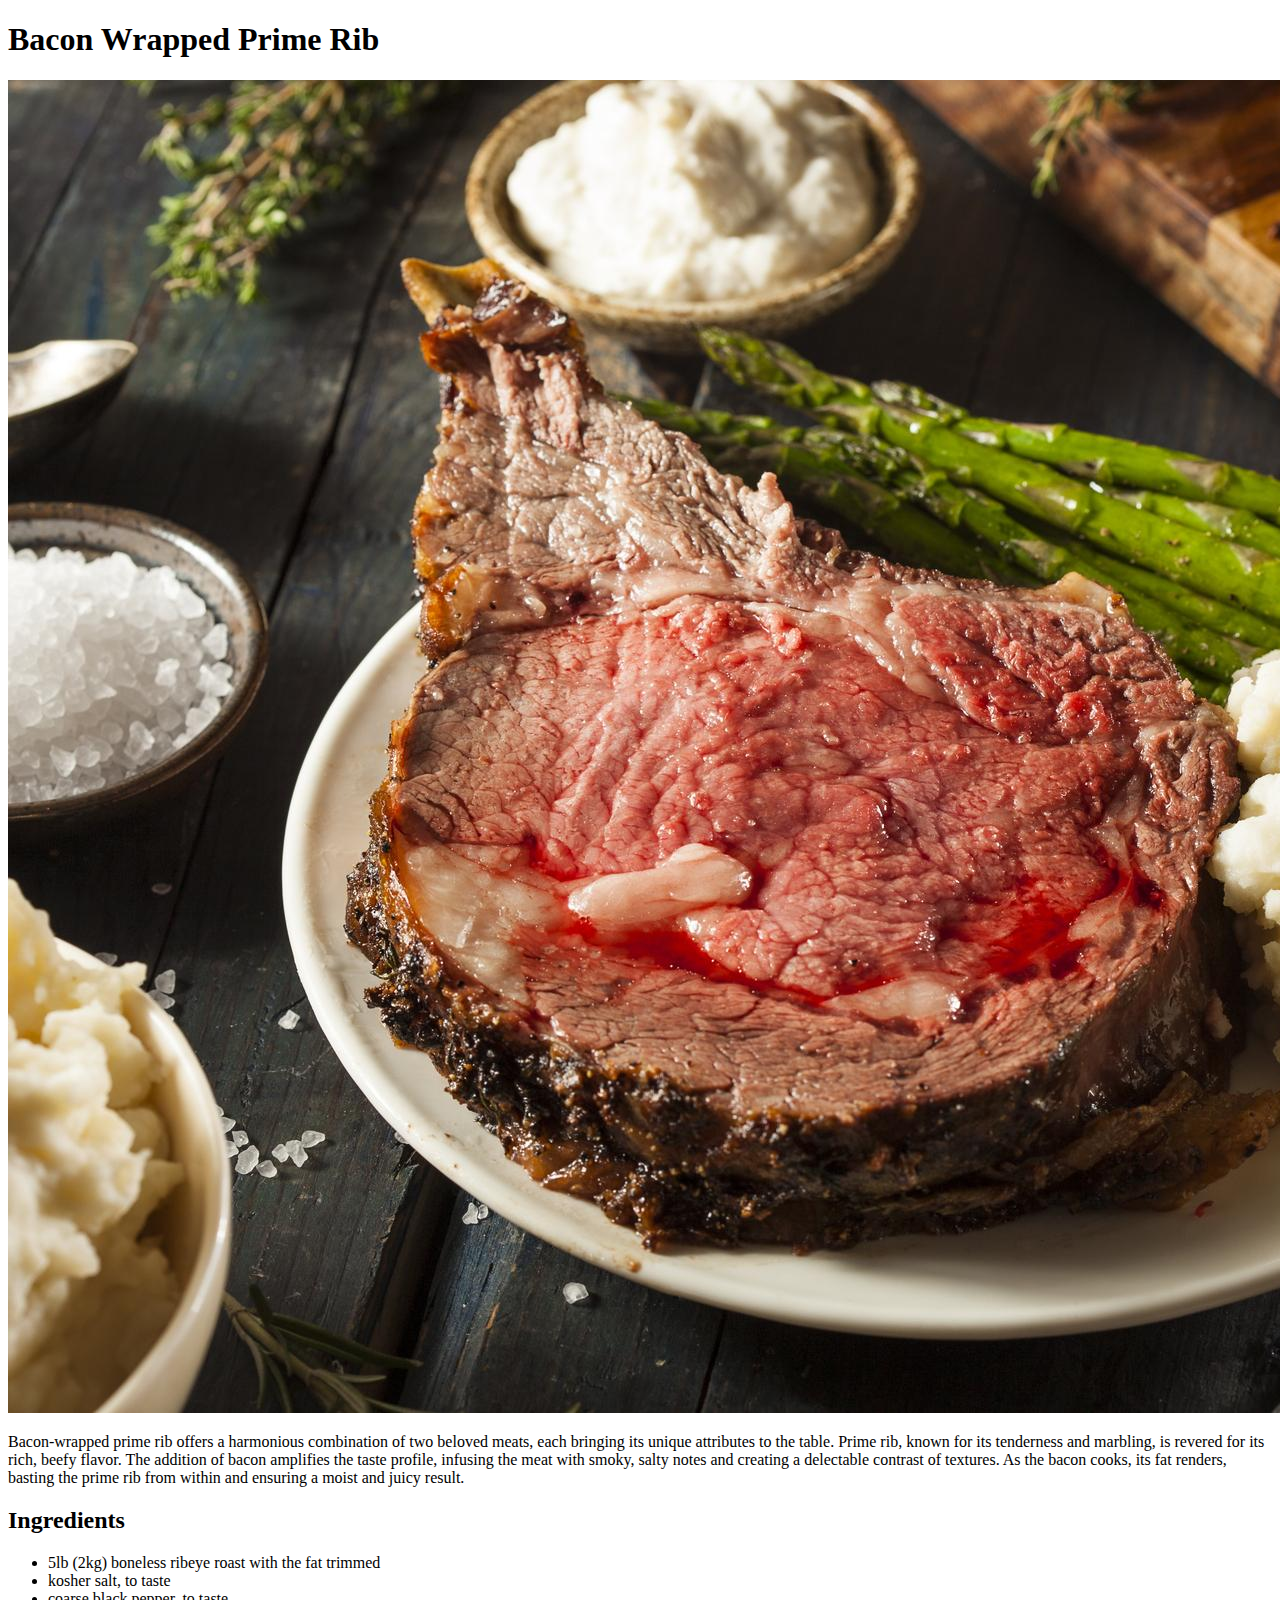
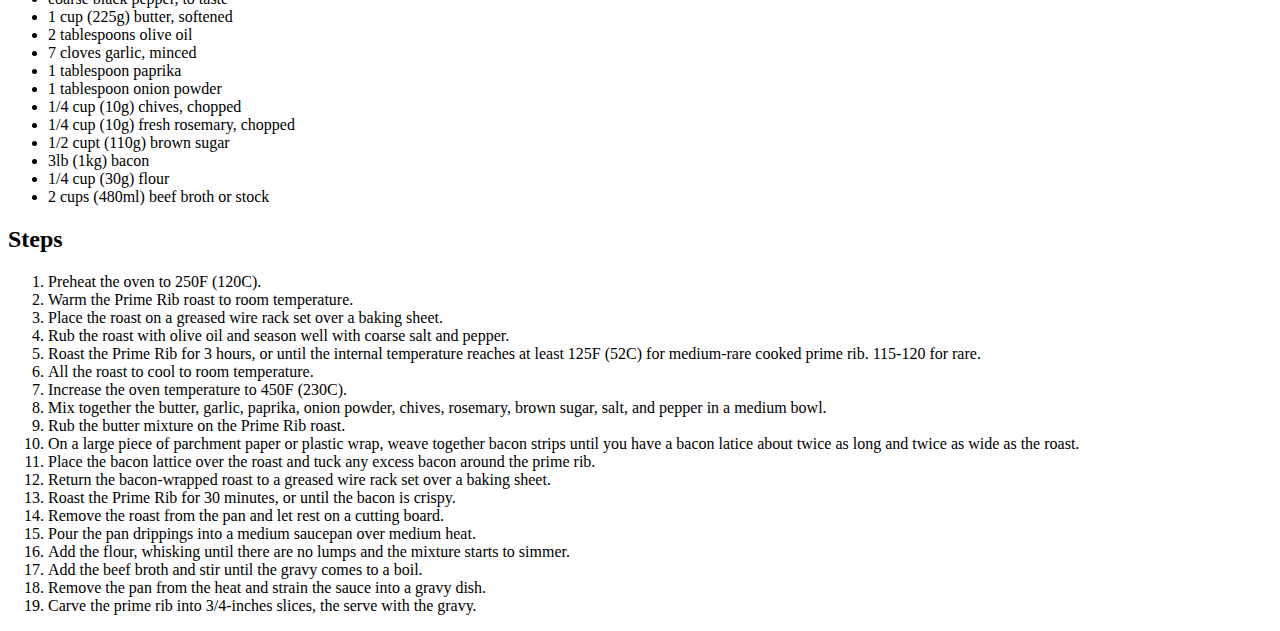
==== recipes/bacon-wrapped-primerib.html @ 4879d41e "index.html" ====
<!DOCTYPE html>
<html lang="en">
  <head>
    <meta charset="UTF-8" />
    <meta name="viewport" content="width=device-width, initial-scale=1.0" />
    <title>Bacon Wrapped Prime Rib</title>
  </head>
  <body>
    <h1>Bacon Wrapped Prime Rib</h1>

    <img
      src="../images/bacon-wrapped-prime-rib.jpg"
      alt="Nice cut of prime rib wrapped in bacon"
      id="primerib"
    />

    <p>
      Bacon-wrapped prime rib offers a harmonious combination of two beloved
      meats, each bringing its unique attributes to the table. Prime rib, known
      for its tenderness and marbling, is revered for its rich, beefy flavor.
      The addition of bacon amplifies the taste profile, infusing the meat with
      smoky, salty notes and creating a delectable contrast of textures. As the
      bacon cooks, its fat renders, basting the prime rib from within and
      ensuring a moist and juicy result.
    </p>

    <h2>Ingredients</h2>

    <ul>
      <li>5lb (2kg) boneless ribeye roast with the fat trimmed</li>
      <li>kosher salt, to taste</li>
      <li>coarse black pepper, to taste</li>
      <li>1 cup (225g) butter, softened</li>
      <li>2 tablespoons olive oil</li>
      <li>7 cloves garlic, minced</li>
      <li>1 tablespoon paprika</li>
      <li>1 tablespoon onion powder</li>
      <li>1/4 cup (10g) chives, chopped</li>
      <li>1/4 cup (10g) fresh rosemary, chopped</li>
      <li>1/2 cupt (110g) brown sugar</li>
      <li>3lb (1kg) bacon</li>
      <li>1/4 cup (30g) flour</li>
      <li>2 cups (480ml) beef broth or stock</li>
    </ul>

    <h2>Steps</h2>

    <ol>
      <li>Preheat the oven to 250F (120C).</li>
      <li>Warm the Prime Rib roast to room temperature.</li>
      <li>Place the roast on a greased wire rack set over a baking sheet.</li>
      <li>
        Rub the roast with olive oil and season well with coarse salt and
        pepper.
      </li>
      <li>
        Roast the Prime Rib for 3 hours, or until the internal temperature
        reaches at least 125F (52C) for medium-rare cooked prime rib. 115-120
        for rare.
      </li>
      <li>All the roast to cool to room temperature.</li>
      <li>Increase the oven temperature to 450F (230C).</li>
      <li>
        Mix together the butter, garlic, paprika, onion powder, chives,
        rosemary, brown sugar, salt, and pepper in a medium bowl.
      </li>
      <li>Rub the butter mixture on the Prime Rib roast.</li>
      <li>
        On a large piece of parchment paper or plastic wrap, weave together
        bacon strips until you have a bacon latice about twice as long and twice
        as wide as the roast.
      </li>
      <li>
        Place the bacon lattice over the roast and tuck any excess bacon around
        the prime rib.
      </li>
      <li>
        Return the bacon-wrapped roast to a greased wire rack set over a baking
        sheet.
      </li>
      <li>Roast the Prime Rib for 30 minutes, or until the bacon is crispy.</li>
      <li>Remove the roast from the pan and let rest on a cutting board.</li>
      <li>Pour the pan drippings into a medium saucepan over medium heat.</li>
      <li>
        Add the flour, whisking until there are no lumps and the mixture starts
        to simmer.
      </li>
      <li>Add the beef broth and stir until the gravy comes to a boil.</li>
      <li>
        Remove the pan from the heat and strain the sauce into a gravy dish.
      </li>
      <li>
        Carve the prime rib into 3/4-inches slices, the serve with the gravy.
      </li>
    </ol>
  </body>
</html>
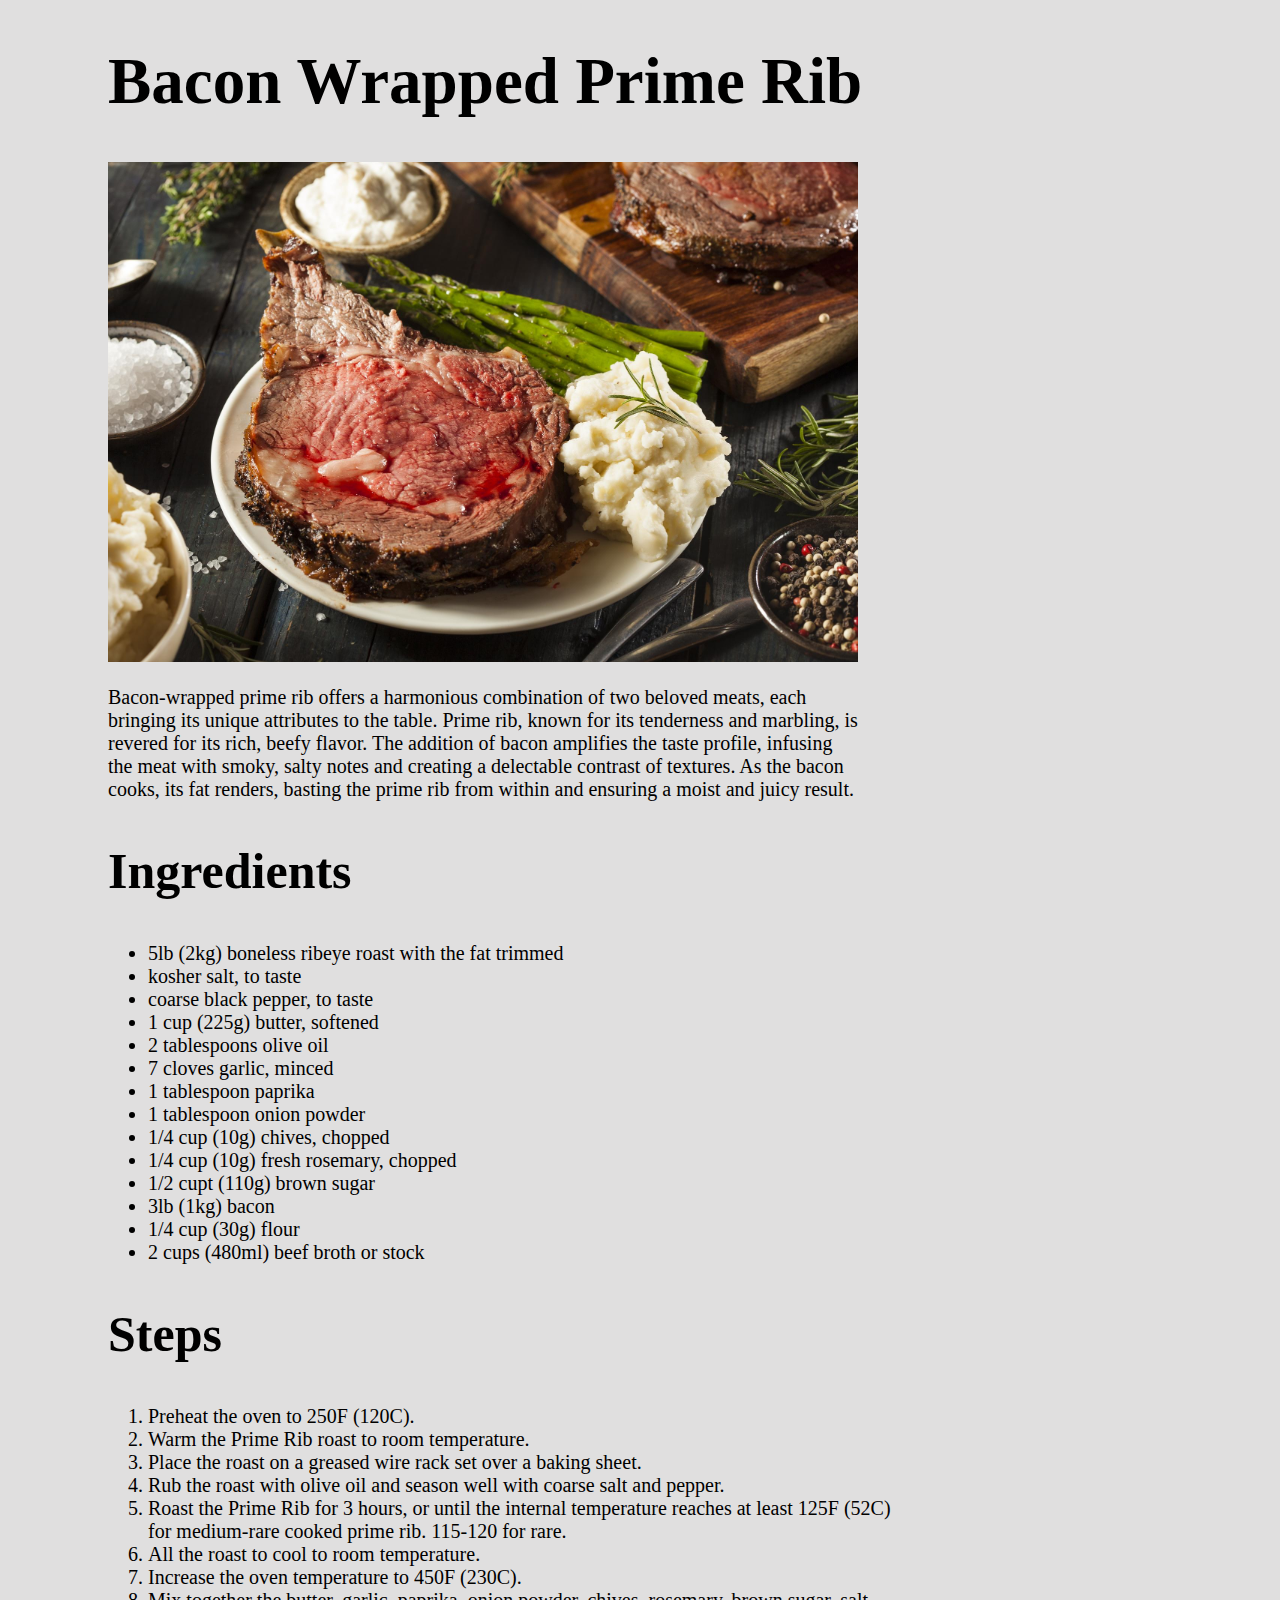
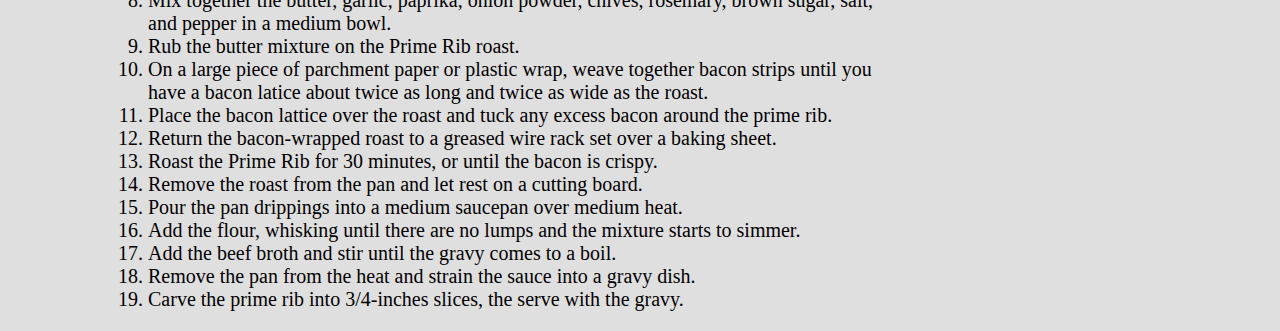
==== commit 57a0522e: "Changes to be committed: 	modified:   index.html 	modified:   recipes/bacon-wrapped-primerib.html 	m" ====
--- a/recipes/bacon-wrapped-primerib.html
+++ b/recipes/bacon-wrapped-primerib.html
@@ -4,6 +4,7 @@
     <meta charset="UTF-8" />
     <meta name="viewport" content="width=device-width, initial-scale=1.0" />
     <title>Bacon Wrapped Prime Rib</title>
+    <link rel="stylesheet" href="../styles.css" />
   </head>
   <body>
     <h1>Bacon Wrapped Prime Rib</h1>
--- a/styles.css
+++ b/styles.css
@@ -0,0 +1,26 @@
+body {
+    padding-left: 100px;
+    background-color: rgb(224, 223, 223);
+}
+
+img {
+    height: auto;
+    width: 750px;
+}
+
+h1 {
+    font-size: 65px;
+    width: 800px;
+}
+
+h2 {
+    font-size: 50px;
+}
+
+p,
+ul,
+ol {
+    font-family: 'Times New Roman', Times, serif;
+    font-size: 20px;
+    width: 750px;
+}